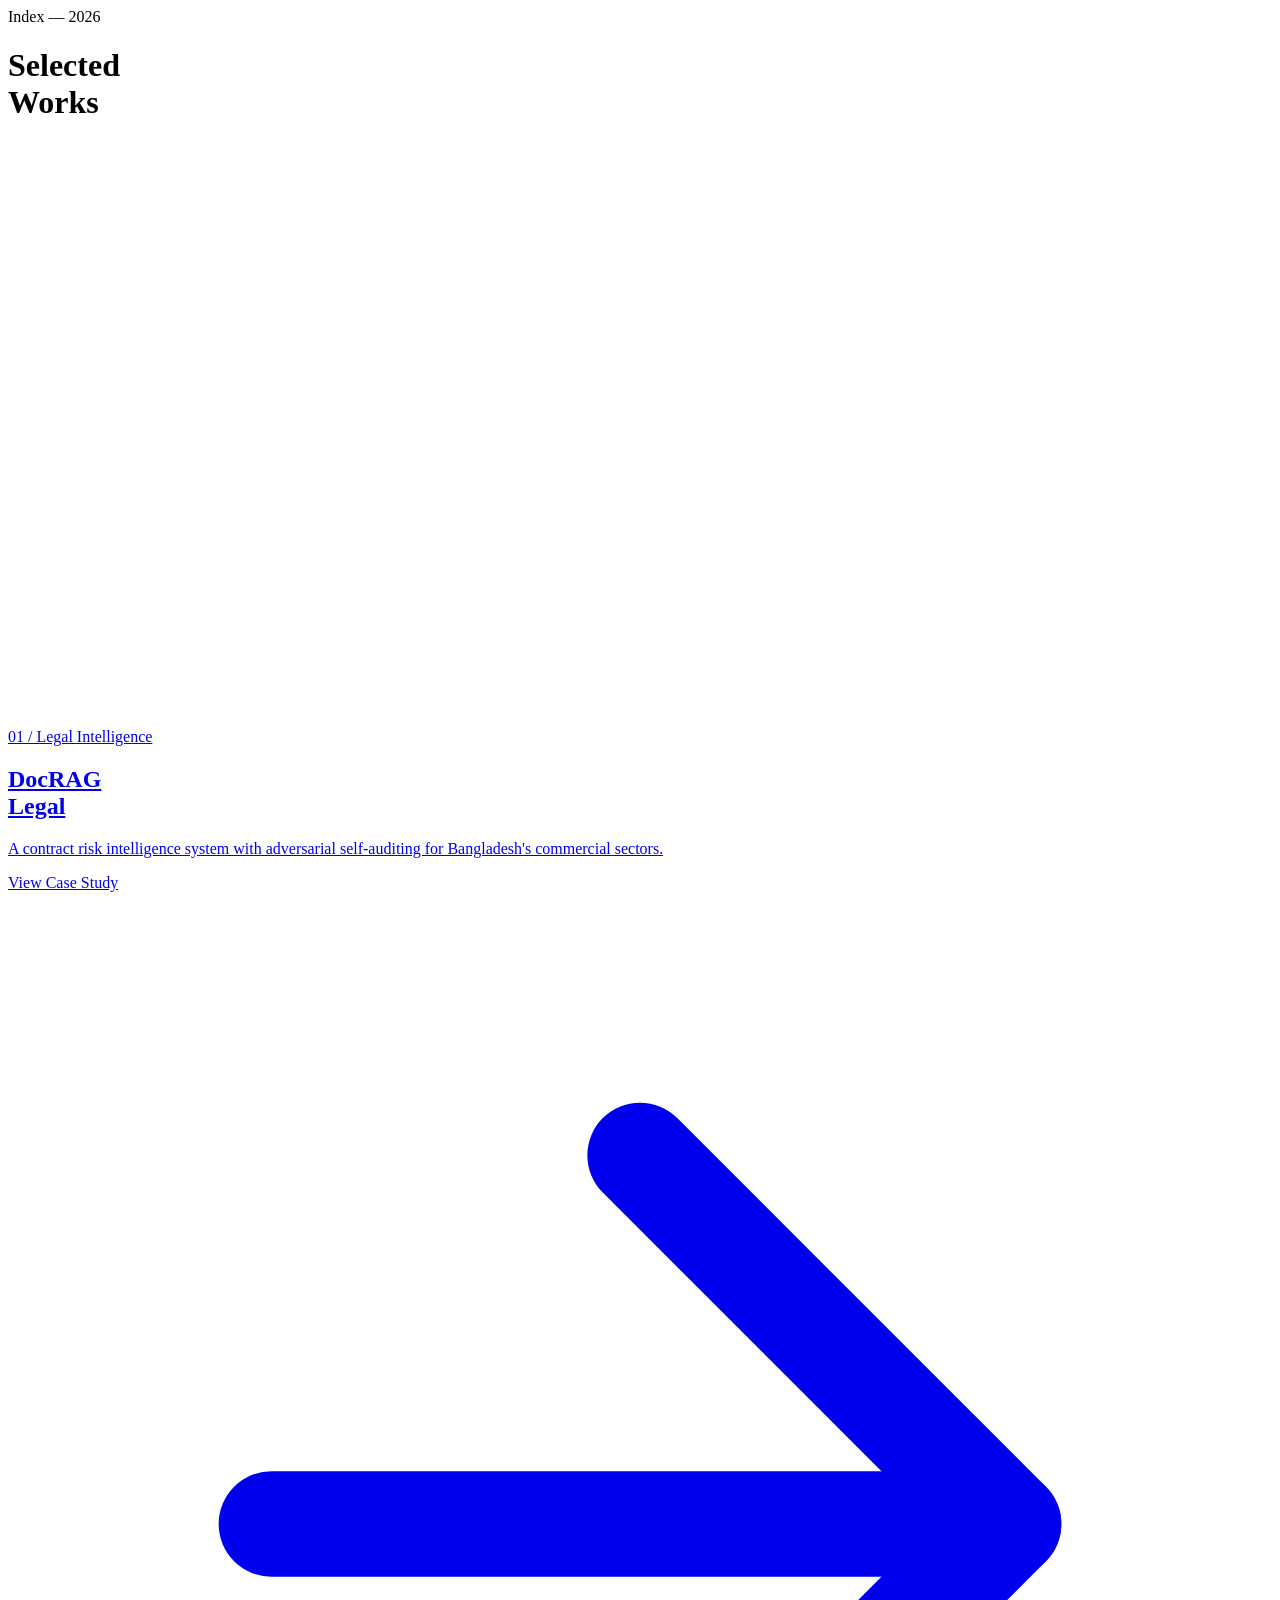
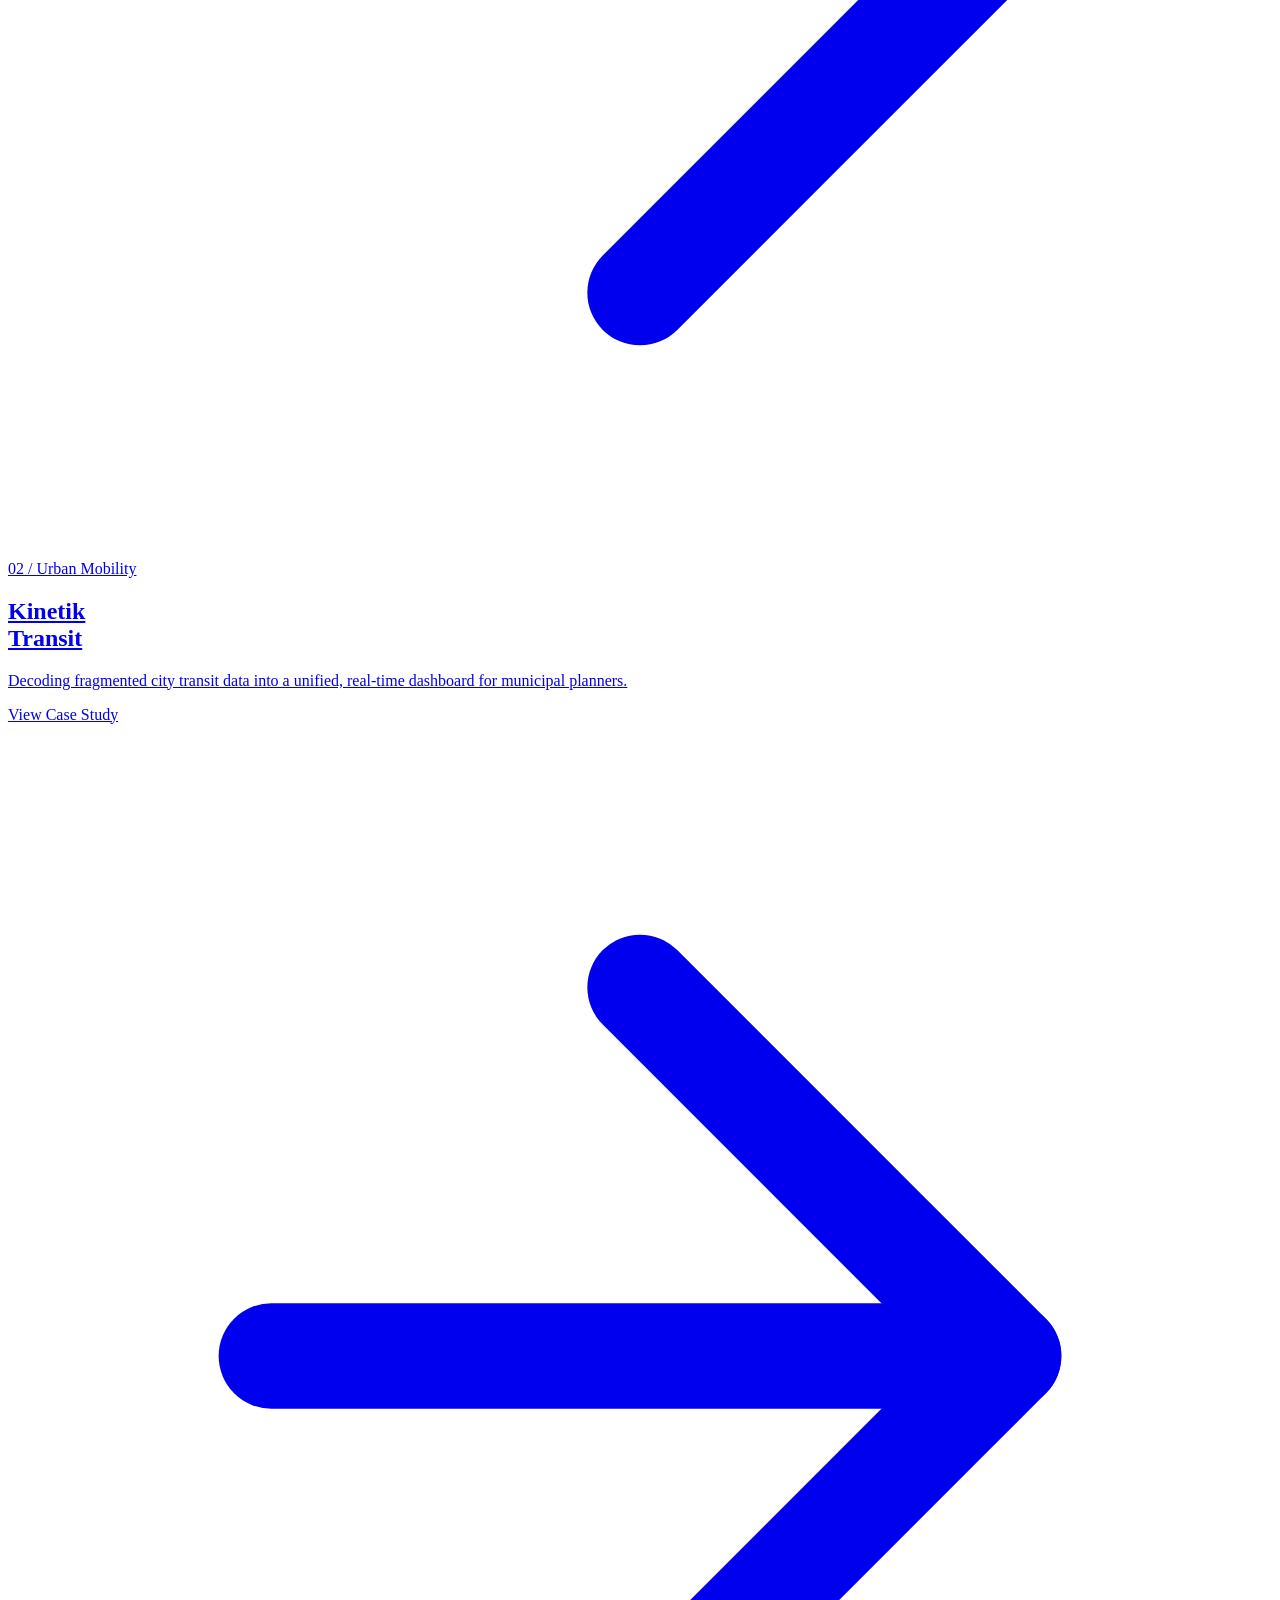
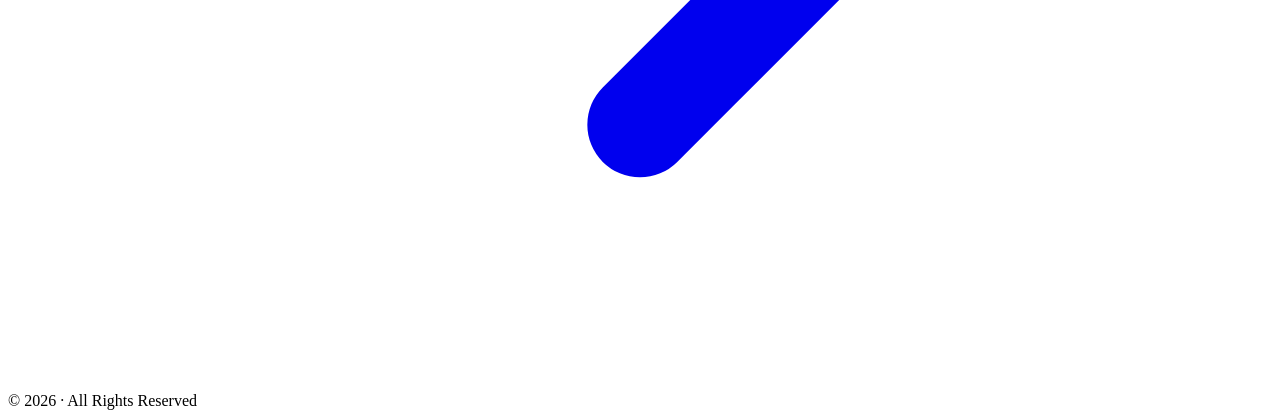
==== index.html @ cda93b81 "Create index.html" ====
<!DOCTYPE html>
<html lang="en">
<head>
  <meta charset="UTF-8">
  <meta name="viewport" content="width=device-width, initial-scale=1.0">
  <title>Index · Selected Works</title>
  <link rel="stylesheet" href="styles.css">
</head>
<body>

  <!-- HERO -->
  <header class="hero light" style="min-height: 80vh; align-items: flex-end;">
    <div class="container">
      <div class="label animate" data-animate="fadeIn">Index — 2026</div>
      <h1 class="title hero-title">
        <div class="title-mask">
          <div class="title-line">Selected</div>
        </div>
        <div class="title-mask">
          <div class="title-line">Works</div>
        </div>
      </h1>
    </div>
  </header>

  <!-- PROJECT GRID -->
  <section class="section light" style="padding-top: 0;">
    <div class="container">
      <div class="project-grid">
        
        <!-- Project 01: DocRAG -->
        <a href="docrag.html" class="project-card dark animate" data-animate="scaleIn">
          <div class="card-number">01 / Legal Intelligence</div>
          <h2 class="card-title title">
            <div class="title-mask"><div class="title-line">DocRAG</div></div>
            <div class="title-mask"><div class="title-line">Legal</div></div>
          </h2>
          <p class="card-desc">A contract risk intelligence system with adversarial self‑auditing for Bangladesh's commercial sectors.</p>
          <div class="card-link">
            View Case Study
            <svg viewBox="0 0 24 24" fill="none" stroke="currentColor" stroke-width="2" stroke-linecap="round" stroke-linejoin="round"><line x1="5" y1="12" x2="19" y2="12"></line><polyline points="12 5 19 12 12 19"></polyline></svg>
          </div>
        </a>

        <!-- Project 02: Kinetik -->
        <a href="project-2.html" class="project-card accent animate" data-animate="scaleIn">
          <div class="card-number">02 / Urban Mobility</div>
          <h2 class="card-title title">
            <div class="title-mask"><div class="title-line">Kinetik</div></div>
            <div class="title-mask"><div class="title-line">Transit</div></div>
          </h2>
          <p class="card-desc">Decoding fragmented city transit data into a unified, real-time dashboard for municipal planners.</p>
          <div class="card-link">
            View Case Study
            <svg viewBox="0 0 24 24" fill="none" stroke="currentColor" stroke-width="2" stroke-linecap="round" stroke-linejoin="round"><line x1="5" y1="12" x2="19" y2="12"></line><polyline points="12 5 19 12 12 19"></polyline></svg>
          </div>
        </a>

      </div>
    </div>
  </section>

  <!-- FOOTER -->
  <footer class="section light" style="padding: var(--spacing-lg) 0;">
    <div class="container">
      <div class="label">© 2026 · All Rights Reserved</div>
    </div>
  </footer>

  <script src="script.js" defer></script>
</body>
</html>
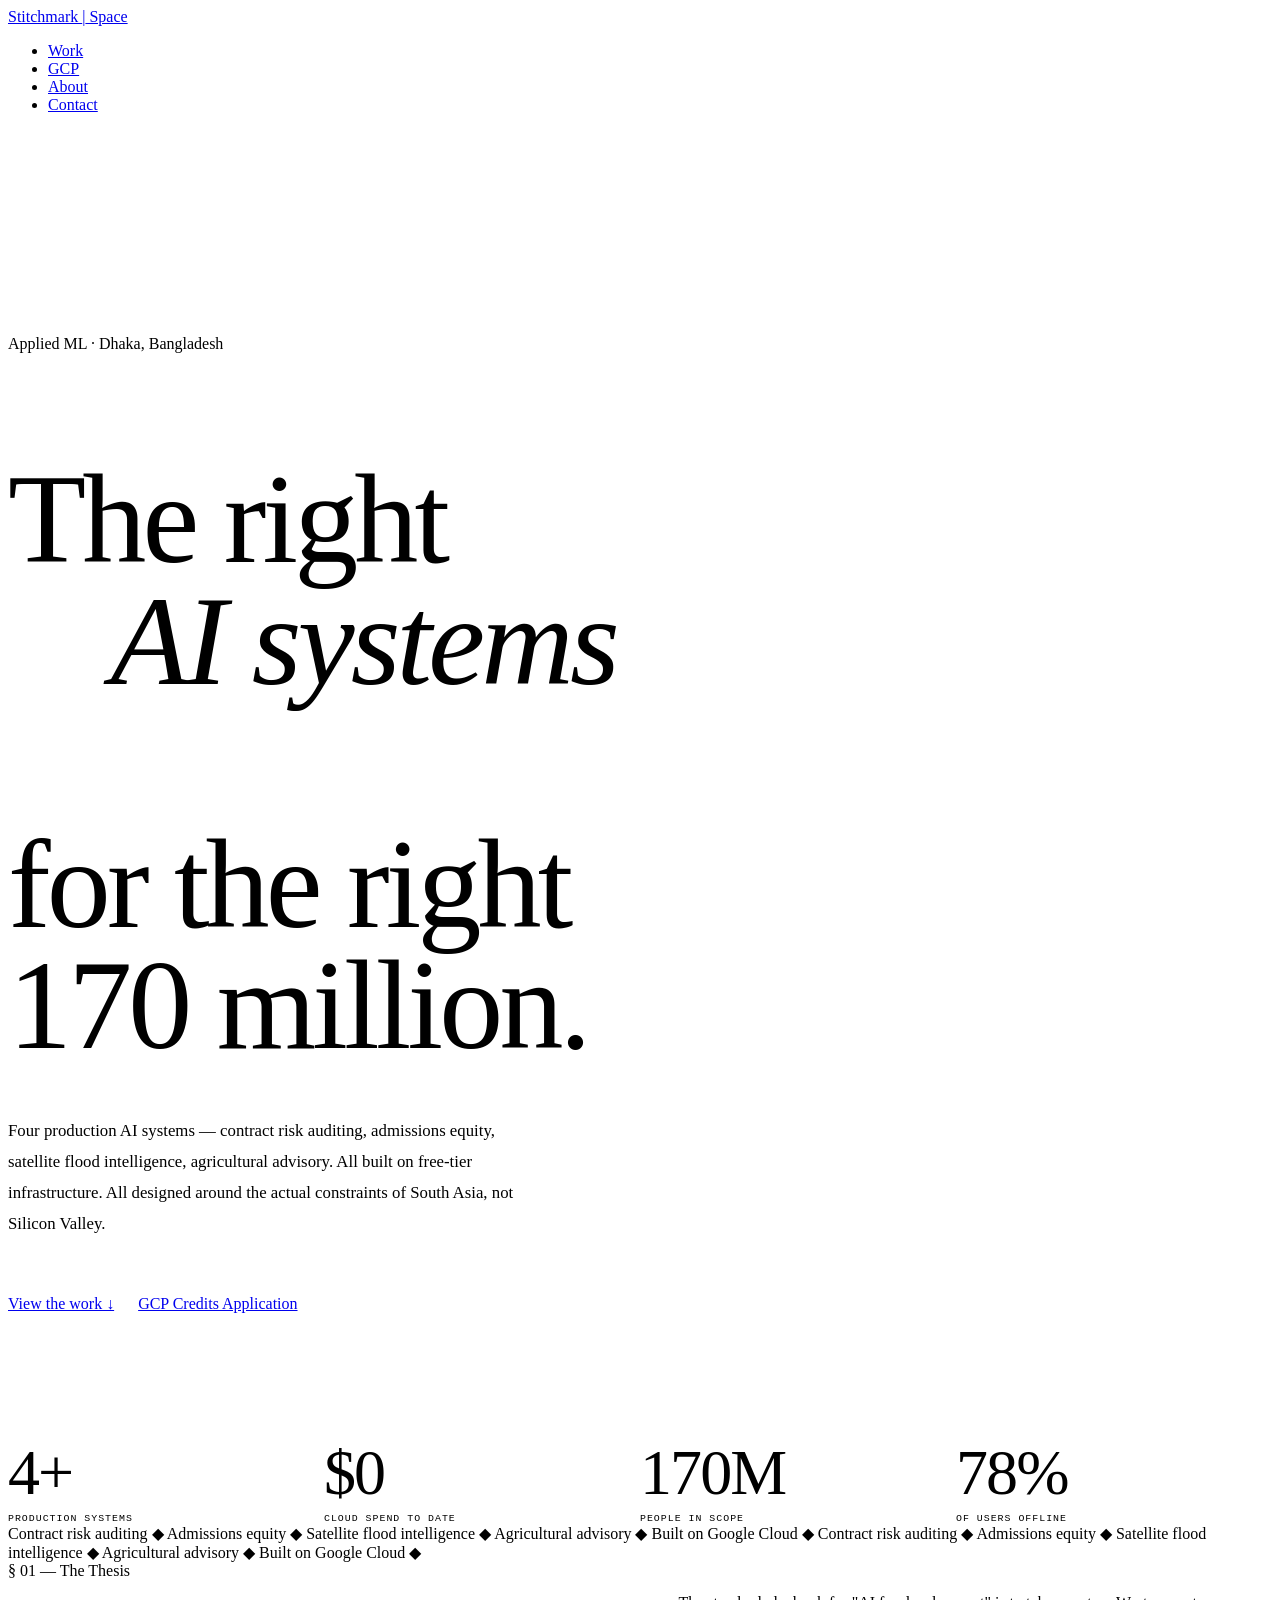
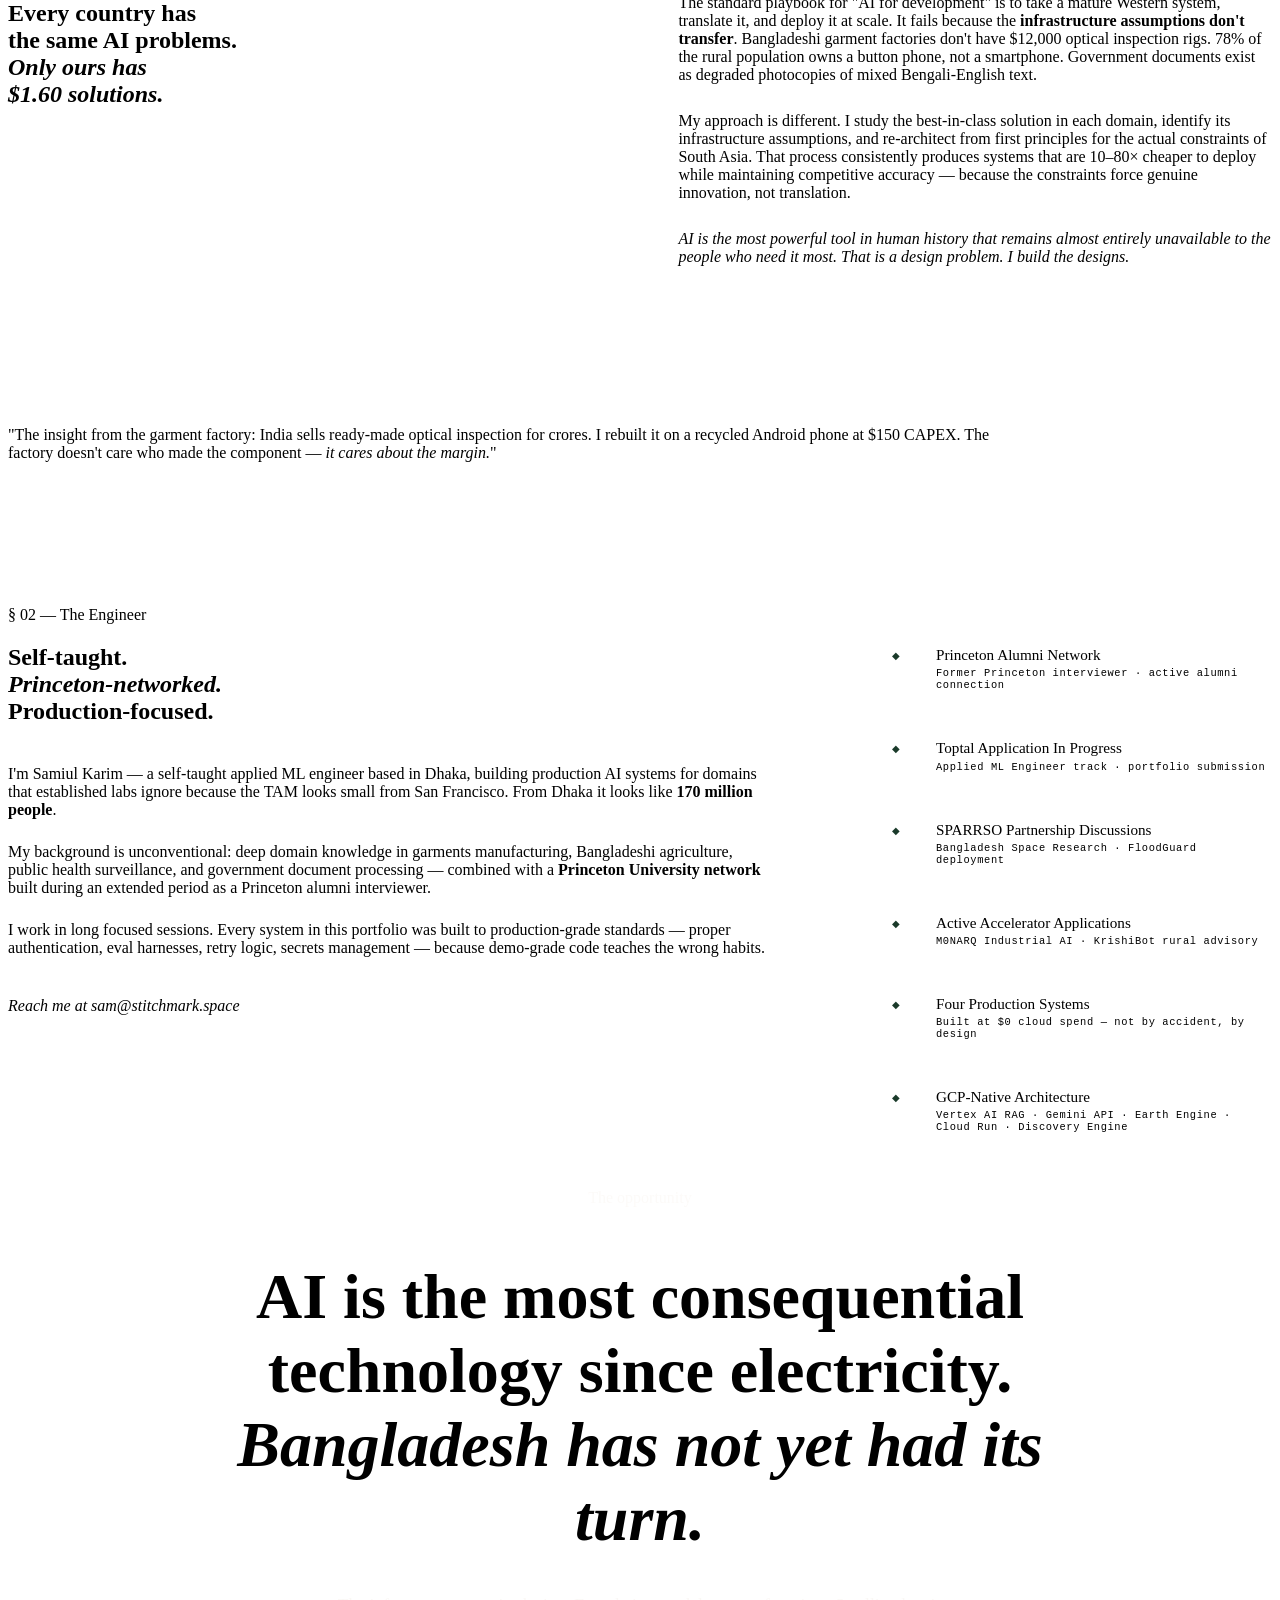
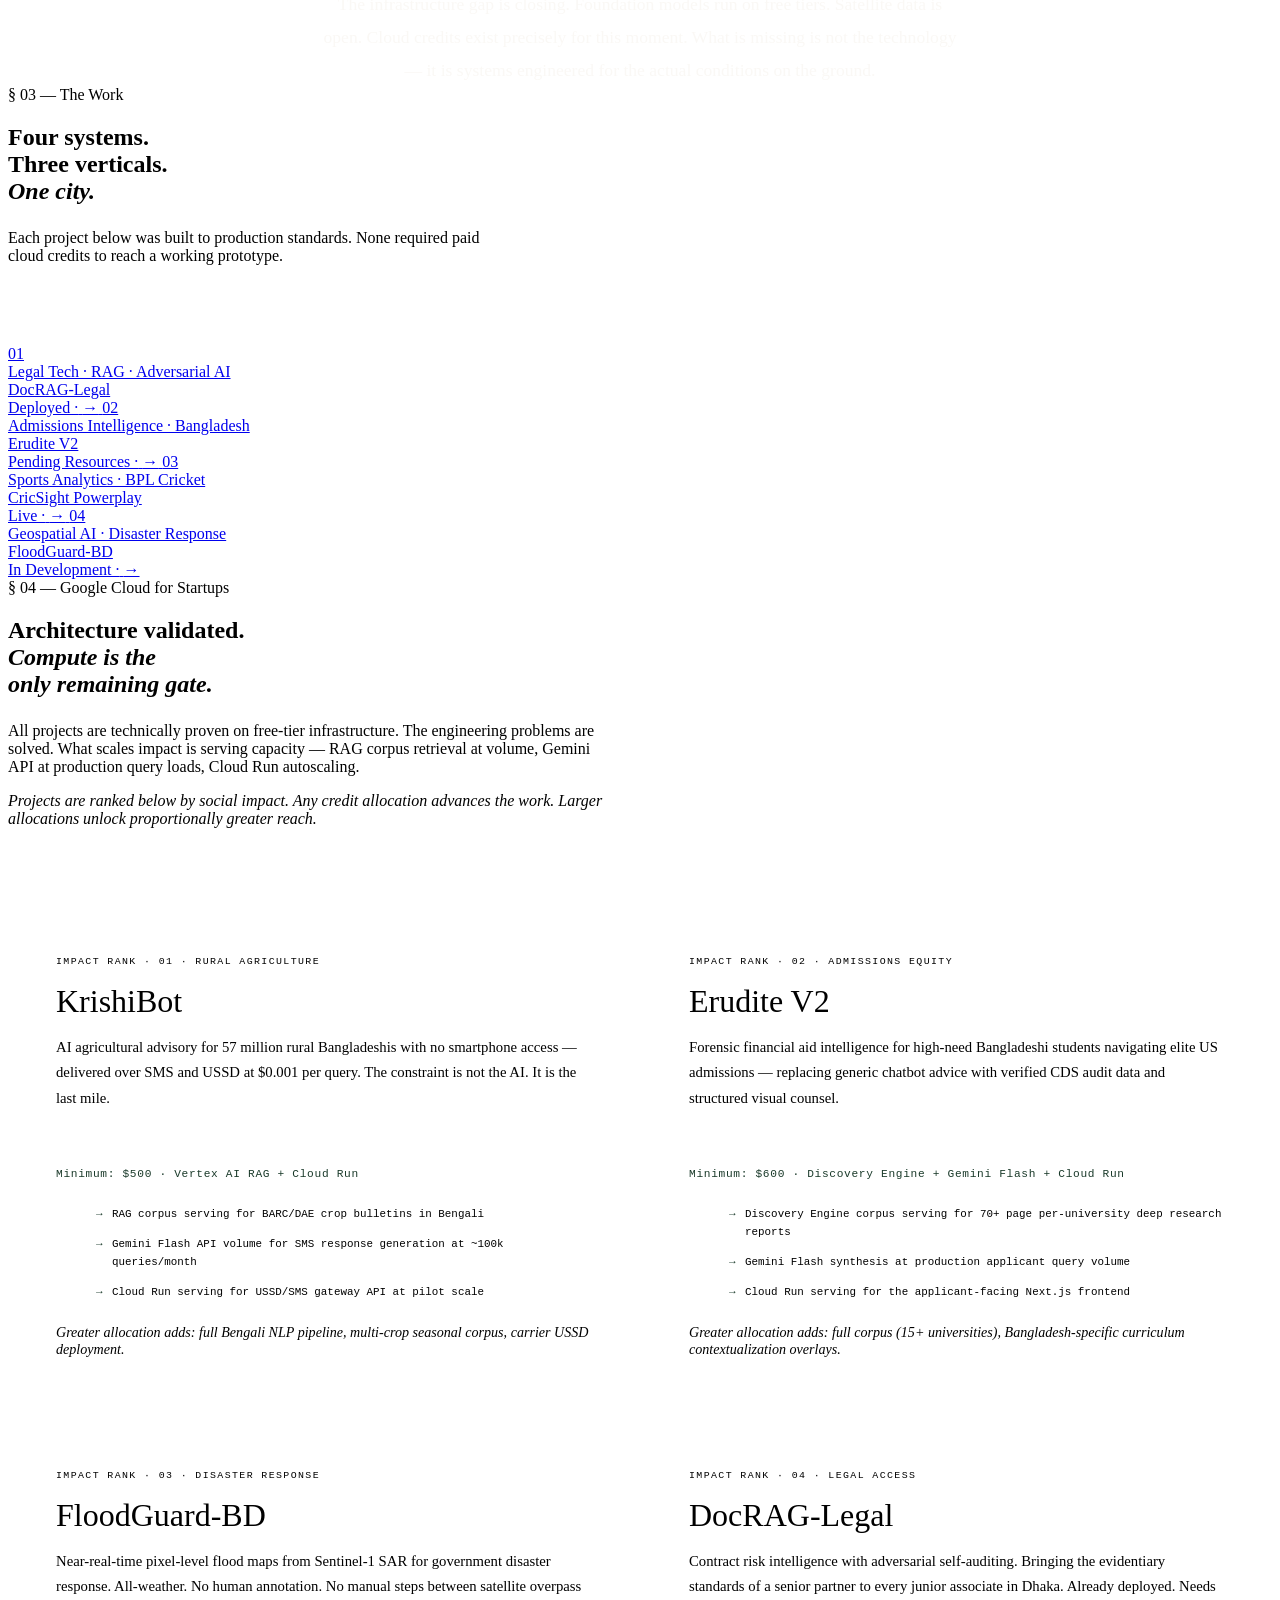
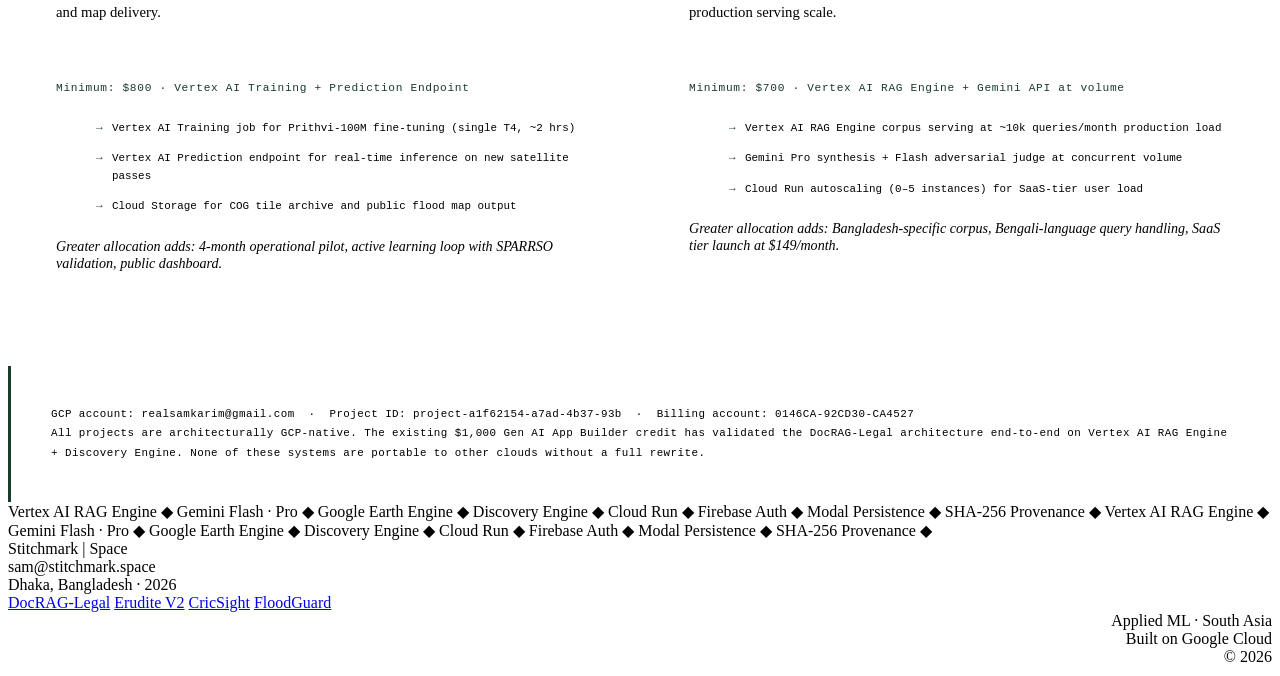
==== commit c3a17413: "Update index.html" ====
--- a/index.html
+++ b/index.html
@@ -1,72 +1,632 @@
 <!DOCTYPE html>
 <html lang="en">
 <head>
-  <meta charset="UTF-8">
-  <meta name="viewport" content="width=device-width, initial-scale=1.0">
-  <title>Index · Selected Works</title>
-  <link rel="stylesheet" href="styles.css">
+<meta charset="UTF-8">
+<meta name="viewport" content="width=device-width, initial-scale=1.0">
+<title>Stitchmark | Space — Samiul Karim, Applied ML</title>
+<meta name="description" content="Production AI systems for South Asia's most underdressed data problems. Applied ML engineer based in Dhaka, Bangladesh.">
+<link rel="stylesheet" href="style.css">
+<style>
+  :root { --accent: #1A3A2A; --accent2: #2D5A3D; }
+
+  /* HERO */
+  #hero {
+    min-height: 100svh;
+    display: grid;
+    grid-template-rows: 1fr auto;
+    padding-top: clamp(8rem, 16vw, 13rem);
+    position: relative;
+  }
+  .hero-text { max-width: 960px; }
+  .hero-h1 {
+    font-family: 'Cormorant Garamond', Georgia, serif;
+    font-weight: 300;
+    font-size: clamp(4rem, 10vw, 10rem);
+    line-height: 0.95;
+    letter-spacing: -0.03em;
+    margin-bottom: 3rem;
+  }
+  .hero-h1 em { font-style: italic; }
+  .hero-h1 .indent { display: block; padding-left: clamp(2rem, 8vw, 8rem); }
+  .hero-sub {
+    max-width: 520px;
+    margin-bottom: 3.5rem;
+    font-size: clamp(0.95rem, 1.4vw, 1.05rem);
+    color: var(--ink2);
+    line-height: 1.85;
+  }
+  .hero-cta { display: flex; gap: 1.5rem; flex-wrap: wrap; margin-bottom: clamp(5rem, 10vw, 9rem); }
+
+  /* HERO STAT BAR — full bleed */
+  .hero-stats-bar {
+    display: grid;
+    grid-template-columns: repeat(4, 1fr);
+    border-top: 1px solid var(--rule);
+  }
+  .hero-stat {
+    padding: 2.5rem var(--pad);
+    border-right: 1px solid var(--rule);
+  }
+  .hero-stat:last-child { border-right: none; }
+  .hero-stat-val {
+    font-family: 'Cormorant Garamond', Georgia, serif;
+    font-size: clamp(2.5rem, 5vw, 4.5rem);
+    font-weight: 300;
+    line-height: 1;
+    letter-spacing: -0.03em;
+    color: var(--ink);
+    margin-bottom: 0.5rem;
+  }
+  .hero-stat-label {
+    font-family: 'DM Mono', monospace;
+    font-size: 0.62rem;
+    letter-spacing: 0.1em;
+    text-transform: uppercase;
+    color: var(--ink4);
+  }
+  @media (max-width: 700px) {
+    .hero-stats-bar { grid-template-columns: repeat(2, 1fr); }
+    .hero-stat:nth-child(2) { border-right: none; }
+  }
+
+  /* THESIS */
+  #thesis { padding: var(--section) 0; }
+  .thesis-grid {
+    display: grid;
+    grid-template-columns: 1fr 1fr;
+    gap: clamp(3rem, 6vw, 8rem);
+    align-items: start;
+  }
+  @media (max-width: 800px) { .thesis-grid { grid-template-columns: 1fr; } }
+
+  /* ABOUT */
+  #about { padding: var(--section) 0; background: white; }
+  .about-layout {
+    display: grid;
+    grid-template-columns: 1fr 420px;
+    gap: clamp(3rem, 6vw, 8rem);
+    align-items: start;
+  }
+  .about-body p { margin-bottom: 1.5rem; }
+  .cred-list { list-style: none; }
+  .cred-item {
+    display: grid;
+    grid-template-columns: 20px 1fr;
+    gap: 1.5rem;
+    padding: 1.5rem 0;
+    border-bottom: 1px solid var(--rule2);
+    align-items: start;
+  }
+  .cred-item:first-child { border-top: 1px solid var(--rule); }
+  .cred-dot { font-family: 'DM Mono', monospace; font-size: 0.6rem; color: var(--accent); padding-top: 0.25rem; }
+  .cred-title { font-size: 0.95rem; color: var(--ink); margin-bottom: 0.2rem; }
+  .cred-sub { font-family: 'DM Mono', monospace; font-size: 0.65rem; letter-spacing: 0.06em; color: var(--ink4); }
+  @media (max-width: 900px) { .about-layout { grid-template-columns: 1fr; } }
+
+  /* PROJECTS */
+  #projects { padding: var(--section) 0; }
+
+  /* GCP */
+  #gcp { padding: var(--section) 0; background: white; }
+  .gcp-intro { margin-bottom: 5rem; }
+  .credit-cards {
+    display: grid;
+    grid-template-columns: 1fr 1fr;
+    gap: 2px;
+    background: var(--rule);
+    border: 1px solid var(--rule);
+  }
+  .credit-card {
+    background: var(--cream);
+    padding: 3rem;
+  }
+  .credit-card:nth-child(1) { background: white; }
+  .credit-card:nth-child(3) { background: white; }
+  .cc-rank {
+    font-family: 'DM Mono', monospace;
+    font-size: 0.62rem;
+    letter-spacing: 0.14em;
+    text-transform: uppercase;
+    color: var(--ink4);
+    margin-bottom: 1rem;
+  }
+  .cc-name {
+    font-family: 'Cormorant Garamond', Georgia, serif;
+    font-size: clamp(1.5rem, 2.5vw, 2rem);
+    font-weight: 300;
+    margin-bottom: 0.75rem;
+    color: var(--ink);
+  }
+  .cc-mission { font-size: 0.92rem; color: var(--ink2); line-height: 1.75; margin-bottom: 2rem; }
+  .cc-min {
+    font-family: 'DM Mono', monospace;
+    font-size: 0.7rem;
+    letter-spacing: 0.06em;
+    color: var(--accent);
+    border-top: 1px solid var(--rule);
+    padding-top: 1.5rem;
+    margin-bottom: 1.25rem;
+  }
+  .cc-bullets { list-style: none; }
+  .cc-bullets li {
+    font-family: 'DM Mono', monospace;
+    font-size: 0.68rem;
+    color: var(--ink3);
+    line-height: 1.6;
+    padding: 0.4rem 0;
+    padding-left: 1rem;
+    position: relative;
+  }
+  .cc-bullets li::before { content: '→'; position: absolute; left: 0; color: var(--accent); }
+  .cc-more { font-size: 0.88rem; color: var(--ink4); font-style: italic; margin-top: 1rem; }
+  .gcp-footer-note {
+    margin-top: 2rem;
+    padding: 1.75rem 2.5rem;
+    background: var(--cream2);
+    border-left: 3px solid var(--accent);
+  }
+  .gcp-footer-note p { font-family: 'DM Mono', monospace; font-size: 0.68rem; letter-spacing: 0.04em; color: var(--ink3); line-height: 1.8; }
+  @media (max-width: 700px) { .credit-cards { grid-template-columns: 1fr; } }
+</style>
 </head>
 <body>
 
-  <!-- HERO -->
-  <header class="hero light" style="min-height: 80vh; align-items: flex-end;">
-    <div class="container">
-      <div class="label animate" data-animate="fadeIn">Index — 2026</div>
-      <h1 class="title hero-title">
-        <div class="title-mask">
-          <div class="title-line">Selected</div>
+<!-- NAV -->
+<nav>
+  <a class="nav-brand" href="index.html">Stitchmark <span>|</span> Space</a>
+  <ul class="nav-links">
+    <li><a href="#projects">Work</a></li>
+    <li><a href="#gcp">GCP</a></li>
+    <li><a href="#about">About</a></li>
+    <li><a href="mailto:sam@stitchmark.space">Contact</a></li>
+  </ul>
+</nav>
+
+<!-- ═══════════════════════════════════════
+     HERO
+     ═══════════════════════════════════════ -->
+<section id="hero">
+  <div class="wrap">
+    <div class="hero-text reveal">
+      <div class="eyebrow" style="margin-bottom:2.5rem;">
+        <span class="eyebrow-text">Applied ML · Dhaka, Bangladesh</span>
+      </div>
+      <h1 class="hero-h1">
+        The right<br>
+        <em class="indent">AI systems</em><br>
+        for the right<br>
+        170 million.
+      </h1>
+      <p class="hero-sub">
+        Four production AI systems — contract risk auditing, admissions equity,
+        satellite flood intelligence, agricultural advisory. All built on free-tier 
+        infrastructure. All designed around the actual constraints of South Asia, 
+        not Silicon Valley.
+      </p>
+      <div class="hero-cta">
+        <a href="#projects" class="btn btn-dark">View the work ↓</a>
+        <a href="#gcp" class="btn btn-outline">GCP Credits Application</a>
+      </div>
+    </div>
+  </div>
+
+  <!-- STAT BAR -->
+  <div class="hero-stats-bar reveal delay-2">
+    <div class="hero-stat">
+      <div class="hero-stat-val">4+</div>
+      <div class="hero-stat-label">Production systems</div>
+    </div>
+    <div class="hero-stat">
+      <div class="hero-stat-val">$0</div>
+      <div class="hero-stat-label">Cloud spend to date</div>
+    </div>
+    <div class="hero-stat">
+      <div class="hero-stat-val">170M</div>
+      <div class="hero-stat-label">People in scope</div>
+    </div>
+    <div class="hero-stat">
+      <div class="hero-stat-val">78%</div>
+      <div class="hero-stat-label">Of users offline</div>
+    </div>
+  </div>
+</section>
+
+<!-- ═══════════════════════════════════════
+     MARQUEE 01
+     ═══════════════════════════════════════ -->
+<div class="marquee-wrap">
+  <div class="marquee-track">
+    <span class="marquee-item">Contract risk auditing</span>
+    <span class="marquee-dot">◆</span>
+    <span class="marquee-item">Admissions equity</span>
+    <span class="marquee-dot">◆</span>
+    <span class="marquee-item">Satellite flood intelligence</span>
+    <span class="marquee-dot">◆</span>
+    <span class="marquee-item">Agricultural advisory</span>
+    <span class="marquee-dot">◆</span>
+    <span class="marquee-item">Built on Google Cloud</span>
+    <span class="marquee-dot">◆</span>
+    <span class="marquee-item">Contract risk auditing</span>
+    <span class="marquee-dot">◆</span>
+    <span class="marquee-item">Admissions equity</span>
+    <span class="marquee-dot">◆</span>
+    <span class="marquee-item">Satellite flood intelligence</span>
+    <span class="marquee-dot">◆</span>
+    <span class="marquee-item">Agricultural advisory</span>
+    <span class="marquee-dot">◆</span>
+    <span class="marquee-item">Built on Google Cloud</span>
+    <span class="marquee-dot">◆</span>
+  </div>
+</div>
+
+<!-- ═══════════════════════════════════════
+     THESIS
+     ═══════════════════════════════════════ -->
+<section id="thesis">
+  <div class="wrap">
+    <div class="thesis-grid">
+
+      <div class="reveal">
+        <div class="eyebrow"><span class="eyebrow-text">§ 01 — The Thesis</span></div>
+        <h2>Every country has<br>the same AI problems.<br><em>Only ours has<br>$1.60 solutions.</em></h2>
+      </div>
+
+      <div class="reveal delay-1" style="padding-top:1rem;">
+        <p style="margin-bottom:1.75rem;">
+          The standard playbook for "AI for development" is to take a mature Western
+          system, translate it, and deploy it at scale. It fails because the
+          <strong>infrastructure assumptions don't transfer</strong>. Bangladeshi garment
+          factories don't have $12,000 optical inspection rigs. 78% of the rural
+          population owns a button phone, not a smartphone. Government documents exist as
+          degraded photocopies of mixed Bengali-English text.
+        </p>
+        <p style="margin-bottom:1.75rem;">
+          My approach is different. I study the best-in-class solution in each domain,
+          identify its infrastructure assumptions, and re-architect from first principles
+          for the actual constraints of South Asia. That process consistently produces
+          systems that are 10–80× cheaper to deploy while maintaining competitive
+          accuracy — because the constraints force genuine innovation, not translation.
+        </p>
+        <p style="color:var(--ink3); font-style:italic;">
+          AI is the most powerful tool in human history that remains almost entirely
+          unavailable to the people who need it most. That is a design problem.
+          I build the designs.
+        </p>
+      </div>
+
+    </div>
+  </div>
+</section>
+
+<!-- ═══════════════════════════════════════
+     FULL-WIDTH PULL QUOTE
+     ═══════════════════════════════════════ -->
+<div style="padding: clamp(5rem,10vw,9rem) 0; border-top: 1px solid var(--rule); border-bottom:1px solid var(--rule);">
+  <div class="wrap">
+    <p class="pull-quote reveal" style="max-width:1000px;">
+      "The insight from the garment factory: India sells ready-made optical
+      inspection for crores. I rebuilt it on a recycled Android phone at $150 CAPEX.
+      The factory doesn't care who made the component —
+      <em>it cares about the margin.</em>"
+    </p>
+  </div>
+</div>
+
+<!-- ═══════════════════════════════════════
+     ABOUT
+     ═══════════════════════════════════════ -->
+<section id="about">
+  <div class="wrap">
+    <div class="about-layout">
+
+      <div class="reveal">
+        <div class="eyebrow"><span class="eyebrow-text">§ 02 — The Engineer</span></div>
+        <h2 style="margin-bottom:2.5rem;">Self-taught.<br><em>Princeton-networked.</em><br>Production-focused.</h2>
+        <div class="about-body">
+          <p>
+            I'm Samiul Karim — a self-taught applied ML engineer based in Dhaka, building
+            production AI systems for domains that established labs ignore because the TAM
+            looks small from San Francisco. From Dhaka it looks like <strong>170 million people</strong>.
+          </p>
+          <p>
+            My background is unconventional: deep domain knowledge in garments manufacturing,
+            Bangladeshi agriculture, public health surveillance, and government document
+            processing — combined with a <strong>Princeton University network</strong> built
+            during an extended period as a Princeton alumni interviewer.
+          </p>
+          <p>
+            I work in long focused sessions. Every system in this portfolio was built to
+            production-grade standards — proper authentication, eval harnesses, retry logic,
+            secrets management — because demo-grade code teaches the wrong habits.
+          </p>
+          <p style="color:var(--ink3); font-style:italic; margin-top:2.5rem;">
+            Reach me at sam@stitchmark.space
+          </p>
         </div>
-        <div class="title-mask">
-          <div class="title-line">Works</div>
+      </div>
+
+      <div class="reveal delay-1">
+        <ul class="cred-list">
+          <li class="cred-item">
+            <span class="cred-dot">◆</span>
+            <div>
+              <div class="cred-title">Princeton Alumni Network</div>
+              <div class="cred-sub">Former Princeton interviewer · active alumni connection</div>
+            </div>
+          </li>
+          <li class="cred-item">
+            <span class="cred-dot">◆</span>
+            <div>
+              <div class="cred-title">Toptal Application In Progress</div>
+              <div class="cred-sub">Applied ML Engineer track · portfolio submission</div>
+            </div>
+          </li>
+          <li class="cred-item">
+            <span class="cred-dot">◆</span>
+            <div>
+              <div class="cred-title">SPARRSO Partnership Discussions</div>
+              <div class="cred-sub">Bangladesh Space Research · FloodGuard deployment</div>
+            </div>
+          </li>
+          <li class="cred-item">
+            <span class="cred-dot">◆</span>
+            <div>
+              <div class="cred-title">Active Accelerator Applications</div>
+              <div class="cred-sub">M0NARQ Industrial AI · KrishiBot rural advisory</div>
+            </div>
+          </li>
+          <li class="cred-item">
+            <span class="cred-dot">◆</span>
+            <div>
+              <div class="cred-title">Four Production Systems</div>
+              <div class="cred-sub">Built at $0 cloud spend — not by accident, by design</div>
+            </div>
+          </li>
+          <li class="cred-item">
+            <span class="cred-dot">◆</span>
+            <div>
+              <div class="cred-title">GCP-Native Architecture</div>
+              <div class="cred-sub">Vertex AI RAG · Gemini API · Earth Engine · Cloud Run · Discovery Engine</div>
+            </div>
+          </li>
+        </ul>
+      </div>
+
+    </div>
+  </div>
+</section>
+
+<!-- ═══════════════════════════════════════
+     EVOCATIVE BANNER — AI STAKES
+     ═══════════════════════════════════════ -->
+<div class="banner">
+  <div class="wrap">
+    <div style="max-width:860px; margin:0 auto; text-align:center;">
+      <p class="label" style="color:rgba(245,242,236,0.35); margin-bottom:2rem; text-align:center;">The opportunity</p>
+      <h2 class="reveal" style="font-size:clamp(2rem,5vw,4.5rem); margin-bottom:2rem;">
+        AI is the most consequential<br>technology since electricity.<br>
+        <em>Bangladesh has not yet had its turn.</em>
+      </h2>
+      <p class="reveal delay-1" style="color:rgba(245,242,236,0.55); font-size:clamp(0.95rem,1.4vw,1.1rem); max-width:640px; margin:0 auto; line-height:1.85;">
+        The infrastructure gap is closing. Foundation models run on free tiers. Satellite
+        data is open. Cloud credits exist precisely for this moment. What is missing is
+        not the technology — it is systems engineered for the actual conditions on the ground.
+      </p>
+    </div>
+  </div>
+</div>
+
+<!-- ═══════════════════════════════════════
+     PROJECTS INDEX
+     ═══════════════════════════════════════ -->
+<section id="projects">
+  <div class="wrap">
+    <div class="eyebrow reveal"><span class="eyebrow-text">§ 03 — The Work</span></div>
+    <h2 class="reveal" style="margin-bottom:1.5rem;">Four systems.<br>Three verticals.<br><em>One city.</em></h2>
+    <p class="reveal delay-1" style="max-width:500px; margin-bottom:5rem;">
+      Each project below was built to production standards. None required paid cloud
+      credits to reach a working prototype.
+    </p>
+
+    <div>
+      <a href="docrag.html" class="proj-link-card reveal">
+        <span class="proj-num">01</span>
+        <div class="proj-name-wrap">
+          <div class="proj-cat">Legal Tech · RAG · Adversarial AI</div>
+          <div class="proj-name">DocRAG-Legal</div>
         </div>
-      </h1>
-    </div>
-  </header>
-
-  <!-- PROJECT GRID -->
-  <section class="section light" style="padding-top: 0;">
-    <div class="container">
-      <div class="project-grid">
-        
-        <!-- Project 01: DocRAG -->
-        <a href="docrag.html" class="project-card dark animate" data-animate="scaleIn">
-          <div class="card-number">01 / Legal Intelligence</div>
-          <h2 class="card-title title">
-            <div class="title-mask"><div class="title-line">DocRAG</div></div>
-            <div class="title-mask"><div class="title-line">Legal</div></div>
-          </h2>
-          <p class="card-desc">A contract risk intelligence system with adversarial self‑auditing for Bangladesh's commercial sectors.</p>
-          <div class="card-link">
-            View Case Study
-            <svg viewBox="0 0 24 24" fill="none" stroke="currentColor" stroke-width="2" stroke-linecap="round" stroke-linejoin="round"><line x1="5" y1="12" x2="19" y2="12"></line><polyline points="12 5 19 12 12 19"></polyline></svg>
-          </div>
-        </a>
-
-        <!-- Project 02: Kinetik -->
-        <a href="project-2.html" class="project-card accent animate" data-animate="scaleIn">
-          <div class="card-number">02 / Urban Mobility</div>
-          <h2 class="card-title title">
-            <div class="title-mask"><div class="title-line">Kinetik</div></div>
-            <div class="title-mask"><div class="title-line">Transit</div></div>
-          </h2>
-          <p class="card-desc">Decoding fragmented city transit data into a unified, real-time dashboard for municipal planners.</p>
-          <div class="card-link">
-            View Case Study
-            <svg viewBox="0 0 24 24" fill="none" stroke="currentColor" stroke-width="2" stroke-linecap="round" stroke-linejoin="round"><line x1="5" y1="12" x2="19" y2="12"></line><polyline points="12 5 19 12 12 19"></polyline></svg>
-          </div>
-        </a>
-
-      </div>
-    </div>
-  </section>
-
-  <!-- FOOTER -->
-  <footer class="section light" style="padding: var(--spacing-lg) 0;">
-    <div class="container">
-      <div class="label">© 2026 · All Rights Reserved</div>
-    </div>
-  </footer>
-
-  <script src="script.js" defer></script>
+        <span class="proj-status">Deployed ·</span>
+        <span class="proj-arrow">→</span>
+      </a>
+
+      <a href="erudite.html" class="proj-link-card reveal delay-1">
+        <span class="proj-num">02</span>
+        <div class="proj-name-wrap">
+          <div class="proj-cat">Admissions Intelligence · Bangladesh</div>
+          <div class="proj-name">Erudite V2</div>
+        </div>
+        <span class="proj-status">Pending Resources ·</span>
+        <span class="proj-arrow">→</span>
+      </a>
+
+      <a href="https://cricsight.stitchmark.space" target="_blank" rel="noopener noreferrer" class="proj-link-card reveal delay-2">
+        <span class="proj-num">03</span>
+        <div class="proj-name-wrap">
+          <div class="proj-cat">Sports Analytics · BPL Cricket</div>
+          <div class="proj-name">CricSight Powerplay</div>
+        </div>
+        <span class="proj-status">Live ·</span>
+        <span class="proj-arrow">→</span>
+      </a>
+
+      <a href="https://geospatial.stitchmark.space" target="_blank" rel="noopener noreferrer" class="proj-link-card reveal delay-3">
+        <span class="proj-num">04</span>
+        <div class="proj-name-wrap">
+          <div class="proj-cat">Geospatial AI · Disaster Response</div>
+          <div class="proj-name">FloodGuard-BD</div>
+        </div>
+        <span class="proj-status">In Development ·</span>
+        <span class="proj-arrow">→</span>
+      </a>
+    </div>
+
+  </div>
+</section>
+
+<!-- ═══════════════════════════════════════
+     GCP CREDITS APPLICATION
+     ═══════════════════════════════════════ -->
+<section id="gcp">
+  <div class="wrap">
+    <div class="gcp-intro reveal">
+      <div class="eyebrow"><span class="eyebrow-text">§ 04 — Google Cloud for Startups</span></div>
+      <h2 style="margin-bottom:1.5rem;">Architecture validated.<br><em>Compute is the<br>only remaining gate.</em></h2>
+      <p style="max-width:600px; margin-bottom:1rem;">
+        All projects are technically proven on free-tier infrastructure. The engineering
+        problems are solved. What scales impact is serving capacity — RAG corpus retrieval
+        at volume, Gemini API at production query loads, Cloud Run autoscaling.
+      </p>
+      <p style="max-width:600px; color:var(--ink3); font-style:italic;">
+        Projects are ranked below by social impact. Any credit allocation advances
+        the work. Larger allocations unlock proportionally greater reach.
+      </p>
+    </div>
+
+    <div class="credit-cards reveal delay-1">
+
+      <!-- CARD 1 -->
+      <div class="credit-card">
+        <div class="cc-rank">Impact Rank · 01 · Rural Agriculture</div>
+        <div class="cc-name">KrishiBot</div>
+        <p class="cc-mission">AI agricultural advisory for 57 million rural Bangladeshis with no smartphone access — delivered over SMS and USSD at $0.001 per query. The constraint is not the AI. It is the last mile.</p>
+        <div class="cc-min">Minimum: $500 · Vertex AI RAG + Cloud Run</div>
+        <ul class="cc-bullets">
+          <li>RAG corpus serving for BARC/DAE crop bulletins in Bengali</li>
+          <li>Gemini Flash API volume for SMS response generation at ~100k queries/month</li>
+          <li>Cloud Run serving for USSD/SMS gateway API at pilot scale</li>
+        </ul>
+        <p class="cc-more">Greater allocation adds: full Bengali NLP pipeline, multi-crop seasonal corpus, carrier USSD deployment.</p>
+      </div>
+
+      <!-- CARD 2 -->
+      <div class="credit-card">
+        <div class="cc-rank">Impact Rank · 02 · Admissions Equity</div>
+        <div class="cc-name">Erudite V2</div>
+        <p class="cc-mission">Forensic financial aid intelligence for high-need Bangladeshi students navigating elite US admissions — replacing generic chatbot advice with verified CDS audit data and structured visual counsel.</p>
+        <div class="cc-min">Minimum: $600 · Discovery Engine + Gemini Flash + Cloud Run</div>
+        <ul class="cc-bullets">
+          <li>Discovery Engine corpus serving for 70+ page per-university deep research reports</li>
+          <li>Gemini Flash synthesis at production applicant query volume</li>
+          <li>Cloud Run serving for the applicant-facing Next.js frontend</li>
+        </ul>
+        <p class="cc-more">Greater allocation adds: full corpus (15+ universities), Bangladesh-specific curriculum contextualization overlays.</p>
+      </div>
+
+      <!-- CARD 3 -->
+      <div class="credit-card">
+        <div class="cc-rank">Impact Rank · 03 · Disaster Response</div>
+        <div class="cc-name">FloodGuard-BD</div>
+        <p class="cc-mission">Near-real-time pixel-level flood maps from Sentinel-1 SAR for government disaster response. All-weather. No human annotation. No manual steps between satellite overpass and map delivery.</p>
+        <div class="cc-min">Minimum: $800 · Vertex AI Training + Prediction Endpoint</div>
+        <ul class="cc-bullets">
+          <li>Vertex AI Training job for Prithvi-100M fine-tuning (single T4, ~2 hrs)</li>
+          <li>Vertex AI Prediction endpoint for real-time inference on new satellite passes</li>
+          <li>Cloud Storage for COG tile archive and public flood map output</li>
+        </ul>
+        <p class="cc-more">Greater allocation adds: 4-month operational pilot, active learning loop with SPARRSO validation, public dashboard.</p>
+      </div>
+
+      <!-- CARD 4 -->
+      <div class="credit-card">
+        <div class="cc-rank">Impact Rank · 04 · Legal Access</div>
+        <div class="cc-name">DocRAG-Legal</div>
+        <p class="cc-mission">Contract risk intelligence with adversarial self-auditing. Bringing the evidentiary standards of a senior partner to every junior associate in Dhaka. Already deployed. Needs production serving scale.</p>
+        <div class="cc-min">Minimum: $700 · Vertex AI RAG Engine + Gemini API at volume</div>
+        <ul class="cc-bullets">
+          <li>Vertex AI RAG Engine corpus serving at ~10k queries/month production load</li>
+          <li>Gemini Pro synthesis + Flash adversarial judge at concurrent volume</li>
+          <li>Cloud Run autoscaling (0–5 instances) for SaaS-tier user load</li>
+        </ul>
+        <p class="cc-more">Greater allocation adds: Bangladesh-specific corpus, Bengali-language query handling, SaaS tier launch at $149/month.</p>
+      </div>
+
+    </div>
+
+    <div class="gcp-footer-note reveal delay-2">
+      <p>
+        GCP account: realsamkarim@gmail.com &nbsp;·&nbsp;
+        Project ID: project-a1f62154-a7ad-4b37-93b &nbsp;·&nbsp;
+        Billing account: 0146CA-92CD30-CA4527<br>
+        All projects are architecturally GCP-native. The existing $1,000 Gen AI App Builder credit has
+        validated the DocRAG-Legal architecture end-to-end on Vertex AI RAG Engine + Discovery Engine.
+        None of these systems are portable to other clouds without a full rewrite.
+      </p>
+    </div>
+  </div>
+</section>
+
+<!-- MARQUEE 02 -->
+<div class="marquee-wrap">
+  <div class="marquee-track">
+    <span class="marquee-item">Vertex AI RAG Engine</span>
+    <span class="marquee-dot">◆</span>
+    <span class="marquee-item">Gemini Flash · Pro</span>
+    <span class="marquee-dot">◆</span>
+    <span class="marquee-item">Google Earth Engine</span>
+    <span class="marquee-dot">◆</span>
+    <span class="marquee-item">Discovery Engine</span>
+    <span class="marquee-dot">◆</span>
+    <span class="marquee-item">Cloud Run</span>
+    <span class="marquee-dot">◆</span>
+    <span class="marquee-item">Firebase Auth</span>
+    <span class="marquee-dot">◆</span>
+    <span class="marquee-item">Modal Persistence</span>
+    <span class="marquee-dot">◆</span>
+    <span class="marquee-item">SHA-256 Provenance</span>
+    <span class="marquee-dot">◆</span>
+    <span class="marquee-item">Vertex AI RAG Engine</span>
+    <span class="marquee-dot">◆</span>
+    <span class="marquee-item">Gemini Flash · Pro</span>
+    <span class="marquee-dot">◆</span>
+    <span class="marquee-item">Google Earth Engine</span>
+    <span class="marquee-dot">◆</span>
+    <span class="marquee-item">Discovery Engine</span>
+    <span class="marquee-dot">◆</span>
+    <span class="marquee-item">Cloud Run</span>
+    <span class="marquee-dot">◆</span>
+    <span class="marquee-item">Firebase Auth</span>
+    <span class="marquee-dot">◆</span>
+    <span class="marquee-item">Modal Persistence</span>
+    <span class="marquee-dot">◆</span>
+    <span class="marquee-item">SHA-256 Provenance</span>
+    <span class="marquee-dot">◆</span>
+  </div>
+</div>
+
+<!-- FOOTER -->
+<footer>
+  <div class="wrap">
+    <div class="footer-inner">
+      <div class="footer-brand">
+        Stitchmark | Space<br>
+        sam@stitchmark.space<br>
+        Dhaka, Bangladesh · 2026
+      </div>
+      <div class="footer-links">
+        <a href="docrag.html">DocRAG-Legal</a>
+        <a href="erudite.html">Erudite V2</a>
+        <a href="https://cricsight.stitchmark.space" target="_blank">CricSight</a>
+        <a href="https://geospatial.stitchmark.space" target="_blank">FloodGuard</a>
+      </div>
+      <div class="footer-brand" style="text-align:right;">
+        Applied ML · South Asia<br>
+        Built on Google Cloud<br>
+        © 2026
+      </div>
+    </div>
+  </div>
+</footer>
+
+<script src="main.js"></script>
 </body>
 </html>
